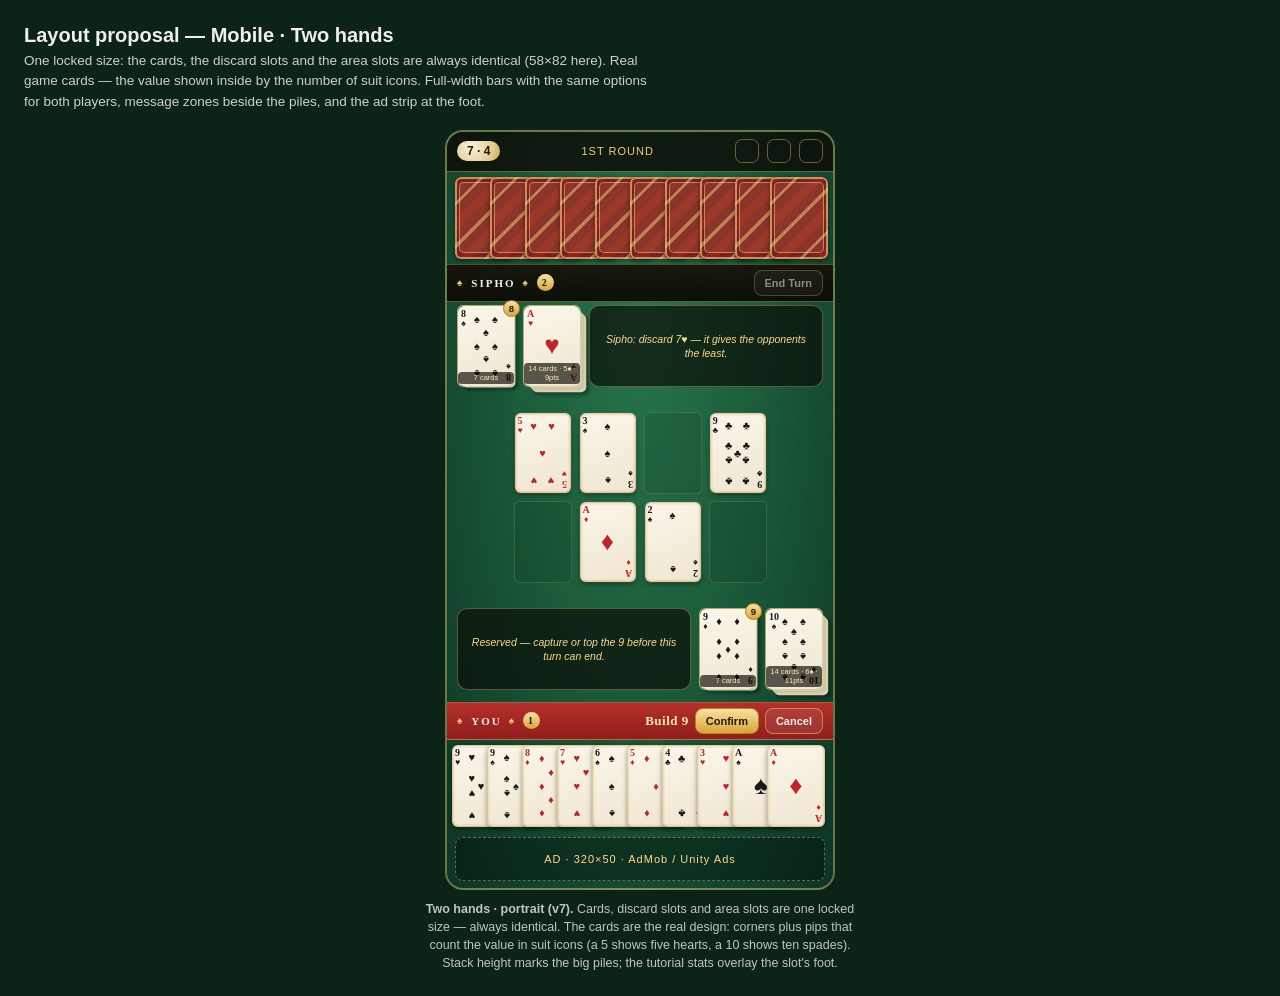
==== mockups.html @ 4547eac1 "Play build: engine v5.3 + two-hands portrait mockup" ====
<!DOCTYPE html>
<html lang="en">
<head>
<meta charset="utf-8">
<meta name="viewport" content="width=device-width, initial-scale=1">
<title>Layout proposal — Mobile · Two hands</title>
<style>
  :root {
    --felt: radial-gradient(ellipse at 50% 25%, #27754e 0%, #1b5c3b 45%, #0d3524 100%);
    --gold: #f0cc7a; --gold-dim: rgba(240,204,122,.4);
    --card-w: 58px; --card-h: 82px;   /* THE locked size: cards, discard slots, area slots */
  }
  * { box-sizing: border-box; margin: 0; padding: 0; }
  body { font-family: "Segoe UI", sans-serif; background: #0b2417; color: #f2efe6; padding: 24px; }
  h1 { font-size: 20px; margin-bottom: 4px; }
  p.lead { opacity: .85; font-size: 13.5px; margin-bottom: 18px; max-width: 640px; line-height: 1.5; }
  .shot { text-align: center; }
  .shot .cap { font-size: 12.5px; opacity: .8; margin: 10px auto 0; max-width: 430px; line-height: 1.45; }

  .frame { width: 390px; height: 760px; background: var(--felt); border: 2px solid var(--gold-dim);
    border-radius: 18px; overflow: hidden; display: flex; flex-direction: column; margin: 0 auto; }

  .z-top { display: flex; align-items: center; gap: 8px; background: rgba(12,10,6,.82);
    padding: 6px 10px; border-bottom: 1px solid var(--gold-dim); height: 40px; flex: 0 0 auto; }
  .coin { background: radial-gradient(circle at 35% 30%, #f9f3dd, #dfc98f 70%, #c9a44e); color: #241a05;
    font-weight: 800; font-size: 12px; border-radius: 999px; padding: 3px 10px; }
  .lbl { color: var(--gold); font-size: 11px; letter-spacing: 1px; text-transform: uppercase; flex: 1; }
  .ic { width: 24px; height: 24px; border-radius: 7px; border: 1px solid var(--gold-dim); }

  /* real game cards: twin corners, pips = the value in suit icons */
  .card { position: relative; width: var(--card-w); height: var(--card-h); border-radius: 6px; flex: 0 0 auto;
    background: linear-gradient(160deg, #faf6ea, #efe6cf);
    box-shadow: 0 2px 5px rgba(0,0,0,.4), inset 0 0 0 1px rgba(0,0,0,.1), inset 0 0 0 2.5px rgba(217,164,55,.22);
    font-family: Georgia, serif; }
  .red { color: #c2232a; } .blk { color: #16181d; }
  .cor { position: absolute; font-size: 10px; font-weight: 700; line-height: 1.05; text-align: center; }
  .cor small { display: block; font-size: 8.5px; }
  .cor.tl { top: 3px; left: 3px; }
  .cor.br { bottom: 3px; right: 3px; transform: rotate(180deg); }
  .pips { position: absolute; inset: 8% 18%; }
  .pip { position: absolute; transform: translate(-50%, -50%); font-size: 11px; line-height: 1; }
  .pip.flip { transform: translate(-50%, -50%) rotate(180deg); }
  .pip.ace { font-size: 26px; }
  .card.back { background: repeating-linear-gradient(135deg, #8f241f 0 9px, #7c1f1f 9px 18px, rgba(240,204,122,.5) 18px 21px, #7c1f1f 21px 30px), #7c1f1f;
    box-shadow: 0 2px 5px rgba(0,0,0,.45), inset 0 0 0 2px rgba(240,204,122,.65); }
  .card.back::after { content: ""; position: absolute; inset: 7%; border-radius: 5px;
    background: rgba(240,204,122,.12); border: 1.5px solid rgba(240,204,122,.55); }

  .fan { display: flex; padding: 5px 8px; flex: 0 0 auto; }
  .fan .card + .card { margin-left: -23px; }

  /* full-width player bars — identical options for both players */
  .bar { display: flex; align-items: center; gap: 8px; padding: 5px 10px; flex: 0 0 auto;
    background: linear-gradient(180deg, rgba(22,17,9,.92), rgba(10,8,4,.92));
    border-top: 1px solid rgba(240,204,122,.35); border-bottom: 1px solid rgba(240,204,122,.35); }
  .bar.active { background: linear-gradient(180deg, #b52f2a, #8f1f1c); }
  .bar .name { display: flex; align-items: center; gap: 7px; font-family: Georgia, serif;
    font-size: 11px; font-weight: 700; letter-spacing: 2px; text-transform: uppercase; }
  .tok { min-width: 17px; height: 17px; padding: 0 3px; display: inline-flex; align-items: center; justify-content: center;
    background: linear-gradient(180deg, #f6e2a2, #d9a437); color: #241a05; border-radius: 999px; font-size: 10px; font-weight: 800; }
  .bar .acts { margin-left: auto; display: flex; align-items: center; gap: 6px; }
  .ahead { font-family: Georgia, serif; font-size: 13px; font-weight: 700; color: #ffe9b3; letter-spacing: .5px; }
  .btn { font-size: 11px; font-weight: 700; padding: 6px 10px; border-radius: 8px; border: 1.5px solid #b8811f; cursor: default; }
  .btn.pri { background: linear-gradient(180deg, #f6e2a2, #d9a437); color: #241a05; }
  .btn.sec { background: rgba(255,255,255,.08); color: #f2efe6; border-color: rgba(240,204,122,.5); }
  .btn.dim { opacity: .55; }
  .emb { color: var(--gold); font-size: 10px; }

  /* area slots: EXACTLY card-sized — the lock */
  .areas { display: flex; gap: 8px; padding: 3px 10px; flex: 0 0 auto; align-items: flex-start; }
  .box { border: 1.5px dashed rgba(240,204,122,.3); border-radius: 6px; background: rgba(0,0,0,.16);
    width: var(--card-w); height: var(--card-h); position: relative; flex: 0 0 auto; }
  .box.has { border-style: solid; border-color: rgba(240,204,122,.75); background: rgba(0,0,0,.28); }
  .box .card { width: 100%; height: 100%; }
  .tag { position: absolute; left: 0; right: 0; bottom: 2px; z-index: 3; text-align: center;
    font-size: 7.5px; color: #ffe9b3; background: rgba(10,8,4,.66); border-radius: 4px;
    padding: 1px 0; line-height: 1.25; font-family: 'Segoe UI', sans-serif; pointer-events: none; }
  .badge { position: absolute; top: -6px; right: -6px; width: 17px; height: 17px; border-radius: 50%; z-index: 3;
    background: linear-gradient(180deg, #f6e2a2, #d9a437); color: #241a05; font-size: 9.5px; font-weight: 800;
    display: flex; align-items: center; justify-content: center; border: 1.5px solid #b8811f;
    font-family: 'Segoe UI', sans-serif; }
  /* stack height: honest proportions — a full 28-card pile is ~10px of edge */
  .stack.s14 { box-shadow: 2.4px 2.4px 0 -1px #d9cfae, 4.8px 4.8px 0 -1px #cfc4a0, 7.2px 7.2px 0 -1px #d9cfae, 9.6px 9.6px 3px rgba(0,0,0,.3); }
  .stack.s7  { box-shadow: 2.4px 2.4px 0 -1px #d9cfae, 4.8px 4.8px 2.5px rgba(0,0,0,.28); }
  .warn { flex: 1; display: flex; align-items: center; justify-content: center; min-height: var(--card-h);
    border: 1px solid rgba(240,204,122,.35); border-radius: 10px; background: rgba(10,8,4,.66);
    font-size: 10.5px; font-style: italic; color: #ffd98a; padding: 4px 8px; line-height: 1.35; }

  .z-table { flex: 1; display: flex; align-items: center; justify-content: center; padding: 4px; min-height: 0; }
  .grid { display: grid; grid-template-columns: repeat(4, var(--card-w)); gap: 7px; }
  .cell { width: var(--card-w); height: var(--card-h); border: 1.5px solid rgba(240,204,122,.16);
    border-radius: 6px; background: rgba(0,0,0,.09); }
  .cell .card { width: 100%; height: 100%; }

  .ad { flex: 0 0 auto; height: 44px; margin: 5px 8px 7px; border: 1px dashed rgba(240,204,122,.4);
    border-radius: 8px; background: rgba(0,0,0,.35); display: flex; align-items: center; justify-content: center;
    font-size: 11px; color: #ffd98a; letter-spacing: 1px; }
</style>
</head>
<body>
<h1>Layout proposal — Mobile · Two hands</h1>
<p class="lead">One locked size: the cards, the discard slots and the area slots are always
identical (58×82 here). Real game cards — the value shown inside by the number of suit icons.
Full-width bars with the same options for both players, message zones beside the piles, and the
ad strip at the foot.</p>

<div class="shot">
  <div class="frame">
    <div class="z-top"><span class="coin">7 · 4</span><span class="lbl">1st Round</span><span class="ic"></span><span class="ic"></span><span class="ic"></span></div>

    <!-- TOP PLAYER -->
    <div class="fan" style="justify-content:flex-start;">
      <div class="card back"></div><div class="card back"></div><div class="card back"></div><div class="card back"></div><div class="card back"></div>
      <div class="card back"></div><div class="card back"></div><div class="card back"></div><div class="card back"></div><div class="card back"></div>
    </div>
    <div class="bar">
      <div class="name"><span class="emb">♠</span> SIPHO <span class="emb">♠</span> <span class="tok">2</span></div>
      <div class="acts"><span class="btn sec dim">End Turn</span></div>
    </div>
    <div class="areas">
      <div class="box has">
        <div class="card blk stack s7" data-id="8S"><span class="badge">8</span></div>
        <div class="tag">7 cards</div>
      </div>
      <div class="box has">
        <div class="card red stack s14" data-id="AH"></div>
        <div class="tag">14 cards · 5♠ · 9pts</div>
      </div>
      <div class="warn">Sipho: discard 7♥ — it gives the opponents the least.</div>
    </div>

    <!-- GRID 4×2 -->
    <div class="z-table">
      <div class="grid">
        <div class="cell"><div class="card red" data-id="5H"></div></div>
        <div class="cell"><div class="card blk" data-id="3S"></div></div>
        <div class="cell"></div>
        <div class="cell"><div class="card blk" data-id="9C"></div></div>
        <div class="cell"></div>
        <div class="cell"><div class="card red" data-id="AD"></div></div>
        <div class="cell"><div class="card blk" data-id="2S"></div></div>
        <div class="cell"></div>
      </div>
    </div>

    <!-- BOTTOM PLAYER -->
    <div class="areas" style="padding: 3px 10px 12px;">
      <div class="warn">Reserved — capture or top the 9 before this turn can end.</div>
      <div class="box has">
        <div class="card blk stack s7" data-id="9D"><span class="badge">9</span></div>
        <div class="tag">7 cards</div>
      </div>
      <div class="box has">
        <div class="card blk stack s14" data-id="10S"></div>
        <div class="tag">14 cards · 6♠ · 11pts</div>
      </div>
    </div>
    <div class="bar active">
      <div class="name"><span class="emb">♠</span> YOU <span class="emb">♠</span> <span class="tok">1</span></div>
      <div class="acts">
        <span class="ahead">Build 9</span>
        <span class="btn pri">Confirm</span>
        <span class="btn sec">Cancel</span>
      </div>
    </div>
    <div class="fan" style="justify-content:flex-end;">
      <div class="card blk" data-id="9H"></div>
      <div class="card blk" data-id="9S"></div>
      <div class="card red" data-id="8D"></div>
      <div class="card red" data-id="7H"></div>
      <div class="card blk" data-id="6S"></div>
      <div class="card red" data-id="5D"></div>
      <div class="card blk" data-id="4C"></div>
      <div class="card red" data-id="3H"></div>
      <div class="card blk" data-id="AS"></div>
      <div class="card red" data-id="AD"></div>
    </div>

    <div class="ad">AD · 320×50 · AdMob / Unity Ads</div>
  </div>
  <div class="cap"><b>Two hands · portrait (v7).</b> Cards, discard slots and area slots are one
  locked size — always identical. The cards are the real design: corners plus pips that count the
  value in suit icons (a 5 shows five hearts, a 10 shows ten spades). Stack height marks the big
  piles; the tutorial stats overlay the slot's foot.</div>
</div>

<script>
/* the game's own pip table — the mockup renders exactly what the game renders */
const PIP_LAYOUT = {
  1:  [[.5, .5]],
  2:  [[.5, .1], [.5, .9]],
  3:  [[.5, .1], [.5, .5], [.5, .9]],
  4:  [[.25, .1], [.75, .1], [.25, .9], [.75, .9]],
  5:  [[.25, .1], [.75, .1], [.5, .5], [.25, .9], [.75, .9]],
  6:  [[.25, .1], [.75, .1], [.25, .5], [.75, .5], [.25, .9], [.75, .9]],
  7:  [[.25, .1], [.75, .1], [.5, .3], [.25, .5], [.75, .5], [.25, .9], [.75, .9]],
  8:  [[.25, .1], [.75, .1], [.5, .3], [.25, .5], [.75, .5], [.5, .7], [.25, .9], [.75, .9]],
  9:  [[.25, .08], [.75, .08], [.25, .39], [.75, .39], [.5, .5], [.25, .61], [.75, .61], [.25, .92], [.75, .92]],
  10: [[.25, .08], [.75, .08], [.5, .23], [.25, .39], [.75, .39], [.25, .61], [.75, .61], [.5, .77], [.25, .92], [.75, .92]]
};
const SUIT = { S: '♠', H: '♥', D: '♦', C: '♣' };
const RANK = { 1: 'A', 2: '2', 3: '3', 4: '4', 5: '5', 6: '6', 7: '7', 8: '8', 9: '9', 10: '10' };
document.querySelectorAll('.card[data-id]').forEach((el) => {
  const id = el.dataset.id;
  const suit = id.slice(-1);
  const rr = id.slice(0, -1);
  const rank = rr === 'A' ? 1 : parseInt(rr, 10);
  const g = SUIT[suit];
  const corner = '<span class="cor tl">' + RANK[rank] + '<small>' + g + '</small></span>' +
                 '<span class="cor br">' + RANK[rank] + '<small>' + g + '</small></span>';
  const pips = PIP_LAYOUT[rank].map(([x, y]) =>
    '<span class="pip' + (y > 0.55 ? ' flip' : '') + (rank === 1 ? ' ace' : '') +
    '" style="left:' + x * 100 + '%;top:' + y * 100 + '%">' + g + '</span>').join('');
  el.insertAdjacentHTML('beforeend', corner + '<span class="pips">' + pips + '</span>');
});
</script>
</body>
</html>
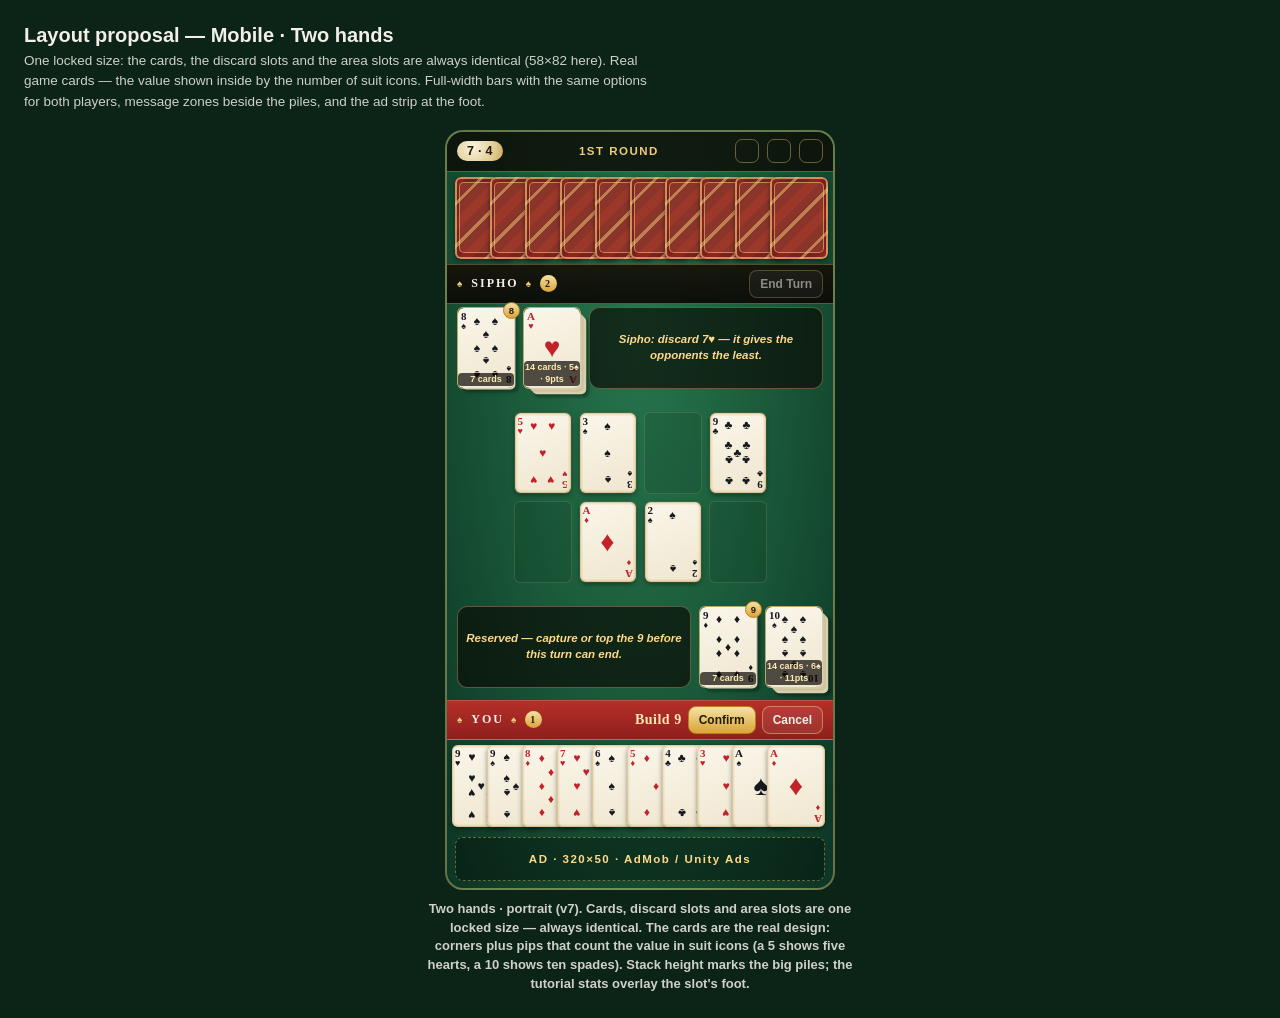
==== commit d7bacb7a: "Mockup v9: uniform bold typography" ====
--- a/mockups.html
+++ b/mockups.html
@@ -15,7 +15,7 @@
   h1 { font-size: 20px; margin-bottom: 4px; }
   p.lead { opacity: .85; font-size: 13.5px; margin-bottom: 18px; max-width: 640px; line-height: 1.5; }
   .shot { text-align: center; }
-  .shot .cap { font-size: 12.5px; opacity: .8; margin: 10px auto 0; max-width: 430px; line-height: 1.45; }
+  .shot .cap { font-size: 13px; font-weight: 600; opacity: .85; margin: 10px auto 0; max-width: 430px; line-height: 1.45; }
 
   .frame { width: 390px; height: 760px; background: var(--felt); border: 2px solid var(--gold-dim);
     border-radius: 18px; overflow: hidden; display: flex; flex-direction: column; margin: 0 auto; }
@@ -23,8 +23,8 @@
   .z-top { display: flex; align-items: center; gap: 8px; background: rgba(12,10,6,.82);
     padding: 6px 10px; border-bottom: 1px solid var(--gold-dim); height: 40px; flex: 0 0 auto; }
   .coin { background: radial-gradient(circle at 35% 30%, #f9f3dd, #dfc98f 70%, #c9a44e); color: #241a05;
-    font-weight: 800; font-size: 12px; border-radius: 999px; padding: 3px 10px; }
-  .lbl { color: var(--gold); font-size: 11px; letter-spacing: 1px; text-transform: uppercase; flex: 1; }
+    font-weight: 800; font-size: 12.5px; letter-spacing: .3px; border-radius: 999px; padding: 3px 10px; }
+  .lbl { color: var(--gold); font-size: 11.5px; font-weight: 700; letter-spacing: 1.5px; text-transform: uppercase; flex: 1; }
   .ic { width: 24px; height: 24px; border-radius: 7px; border: 1px solid var(--gold-dim); }
 
   /* real game cards: twin corners, pips = the value in suit icons */
@@ -33,14 +33,14 @@
     box-shadow: 0 2px 5px rgba(0,0,0,.4), inset 0 0 0 1px rgba(0,0,0,.1), inset 0 0 0 2.5px rgba(217,164,55,.22);
     font-family: Georgia, serif; }
   .red { color: #c2232a; } .blk { color: #16181d; }
-  .cor { position: absolute; font-size: 10px; font-weight: 700; line-height: 1.05; text-align: center; }
-  .cor small { display: block; font-size: 8.5px; }
+  .cor { position: absolute; font-size: 11px; font-weight: 800; line-height: 1.05; text-align: center; }
+  .cor small { display: block; font-size: 9px; font-weight: 700; }
   .cor.tl { top: 3px; left: 3px; }
   .cor.br { bottom: 3px; right: 3px; transform: rotate(180deg); }
   .pips { position: absolute; inset: 8% 18%; }
-  .pip { position: absolute; transform: translate(-50%, -50%); font-size: 11px; line-height: 1; }
+  .pip { position: absolute; transform: translate(-50%, -50%); font-size: 12px; font-weight: 700; line-height: 1; }
   .pip.flip { transform: translate(-50%, -50%) rotate(180deg); }
-  .pip.ace { font-size: 26px; }
+  .pip.ace { font-size: 28px; }
   .card.back { background: repeating-linear-gradient(135deg, #8f241f 0 9px, #7c1f1f 9px 18px, rgba(240,204,122,.5) 18px 21px, #7c1f1f 21px 30px), #7c1f1f;
     box-shadow: 0 2px 5px rgba(0,0,0,.45), inset 0 0 0 2px rgba(240,204,122,.65); }
   .card.back::after { content: ""; position: absolute; inset: 7%; border-radius: 5px;
@@ -55,12 +55,12 @@
     border-top: 1px solid rgba(240,204,122,.35); border-bottom: 1px solid rgba(240,204,122,.35); }
   .bar.active { background: linear-gradient(180deg, #b52f2a, #8f1f1c); }
   .bar .name { display: flex; align-items: center; gap: 7px; font-family: Georgia, serif;
-    font-size: 11px; font-weight: 700; letter-spacing: 2px; text-transform: uppercase; }
+    font-size: 12px; font-weight: 800; letter-spacing: 2px; text-transform: uppercase; }
   .tok { min-width: 17px; height: 17px; padding: 0 3px; display: inline-flex; align-items: center; justify-content: center;
     background: linear-gradient(180deg, #f6e2a2, #d9a437); color: #241a05; border-radius: 999px; font-size: 10px; font-weight: 800; }
   .bar .acts { margin-left: auto; display: flex; align-items: center; gap: 6px; }
-  .ahead { font-family: Georgia, serif; font-size: 13px; font-weight: 700; color: #ffe9b3; letter-spacing: .5px; }
-  .btn { font-size: 11px; font-weight: 700; padding: 6px 10px; border-radius: 8px; border: 1.5px solid #b8811f; cursor: default; }
+  .ahead { font-family: Georgia, serif; font-size: 14px; font-weight: 800; color: #ffe9b3; letter-spacing: .5px; }
+  .btn { font-size: 12px; font-weight: 800; padding: 6px 10px; border-radius: 8px; border: 1.5px solid #b8811f; cursor: default; }
   .btn.pri { background: linear-gradient(180deg, #f6e2a2, #d9a437); color: #241a05; }
   .btn.sec { background: rgba(255,255,255,.08); color: #f2efe6; border-color: rgba(240,204,122,.5); }
   .btn.dim { opacity: .55; }
@@ -73,7 +73,7 @@
   .box.has { border-style: solid; border-color: rgba(240,204,122,.75); background: rgba(0,0,0,.28); }
   .box .card { width: 100%; height: 100%; }
   .tag { position: absolute; left: 0; right: 0; bottom: 2px; z-index: 3; text-align: center;
-    font-size: 7.5px; color: #ffe9b3; background: rgba(10,8,4,.66); border-radius: 4px;
+    font-size: 9px; font-weight: 600; color: #ffe9b3; background: rgba(10,8,4,.7); border-radius: 4px;
     padding: 1px 0; line-height: 1.25; font-family: 'Segoe UI', sans-serif; pointer-events: none; }
   .badge { position: absolute; top: -6px; right: -6px; width: 17px; height: 17px; border-radius: 50%; z-index: 3;
     background: linear-gradient(180deg, #f6e2a2, #d9a437); color: #241a05; font-size: 9.5px; font-weight: 800;
@@ -84,7 +84,7 @@
   .stack.s7  { box-shadow: 2.4px 2.4px 0 -1px #d9cfae, 4.8px 4.8px 2.5px rgba(0,0,0,.28); }
   .warn { flex: 1; display: flex; align-items: center; justify-content: center; min-height: var(--card-h);
     border: 1px solid rgba(240,204,122,.35); border-radius: 10px; background: rgba(10,8,4,.66);
-    font-size: 10.5px; font-style: italic; color: #ffd98a; padding: 4px 8px; line-height: 1.35; }
+    font-size: 11.5px; font-weight: 600; font-style: italic; color: #ffd98a; padding: 4px 8px; line-height: 1.35; }
 
   .z-table { flex: 1; display: flex; align-items: center; justify-content: center; padding: 4px; min-height: 0; }
   .grid { display: grid; grid-template-columns: repeat(4, var(--card-w)); gap: 7px; }
@@ -94,7 +94,7 @@
 
   .ad { flex: 0 0 auto; height: 44px; margin: 5px 8px 7px; border: 1px dashed rgba(240,204,122,.4);
     border-radius: 8px; background: rgba(0,0,0,.35); display: flex; align-items: center; justify-content: center;
-    font-size: 11px; color: #ffd98a; letter-spacing: 1px; }
+    font-size: 11.5px; font-weight: 700; letter-spacing: 1.5px; color: #ffd98a; }
 </style>
 </head>
 <body>
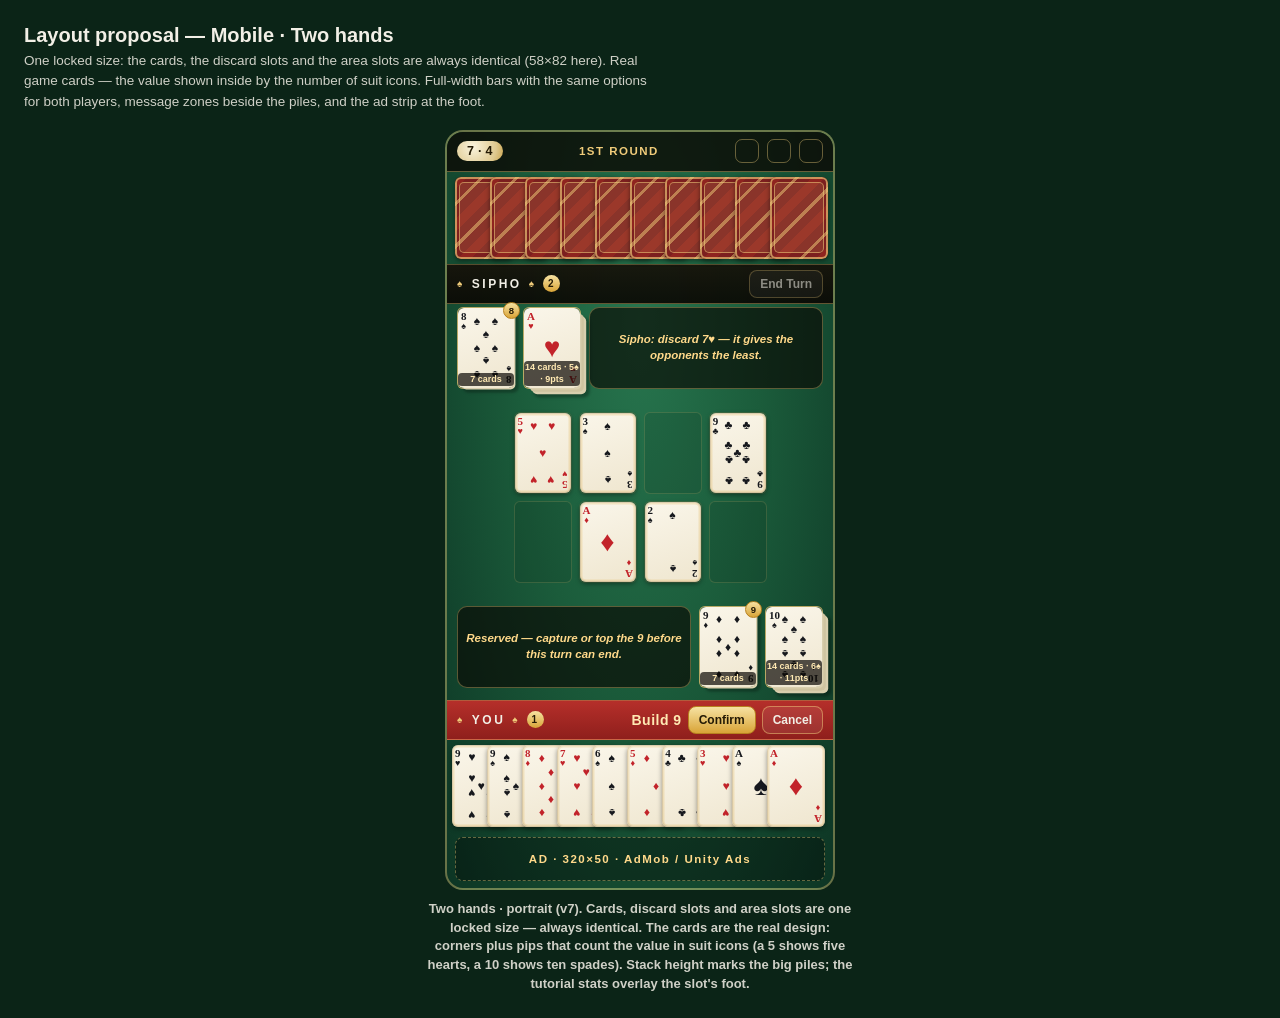
==== commit 1fdd0b10: "Mockup v10: banners on the UI font" ====
--- a/mockups.html
+++ b/mockups.html
@@ -54,12 +54,12 @@
     background: linear-gradient(180deg, rgba(22,17,9,.92), rgba(10,8,4,.92));
     border-top: 1px solid rgba(240,204,122,.35); border-bottom: 1px solid rgba(240,204,122,.35); }
   .bar.active { background: linear-gradient(180deg, #b52f2a, #8f1f1c); }
-  .bar .name { display: flex; align-items: center; gap: 7px; font-family: Georgia, serif;
-    font-size: 12px; font-weight: 800; letter-spacing: 2px; text-transform: uppercase; }
+  .bar .name { display: flex; align-items: center; gap: 7px; font-family: 'Segoe UI', sans-serif;
+    font-size: 12px; font-weight: 800; letter-spacing: 2.5px; text-transform: uppercase; }
   .tok { min-width: 17px; height: 17px; padding: 0 3px; display: inline-flex; align-items: center; justify-content: center;
     background: linear-gradient(180deg, #f6e2a2, #d9a437); color: #241a05; border-radius: 999px; font-size: 10px; font-weight: 800; }
   .bar .acts { margin-left: auto; display: flex; align-items: center; gap: 6px; }
-  .ahead { font-family: Georgia, serif; font-size: 14px; font-weight: 800; color: #ffe9b3; letter-spacing: .5px; }
+  .ahead { font-family: 'Segoe UI', sans-serif; font-size: 14px; font-weight: 800; color: #ffe9b3; letter-spacing: .5px; }
   .btn { font-size: 12px; font-weight: 800; padding: 6px 10px; border-radius: 8px; border: 1.5px solid #b8811f; cursor: default; }
   .btn.pri { background: linear-gradient(180deg, #f6e2a2, #d9a437); color: #241a05; }
   .btn.sec { background: rgba(255,255,255,.08); color: #f2efe6; border-color: rgba(240,204,122,.5); }
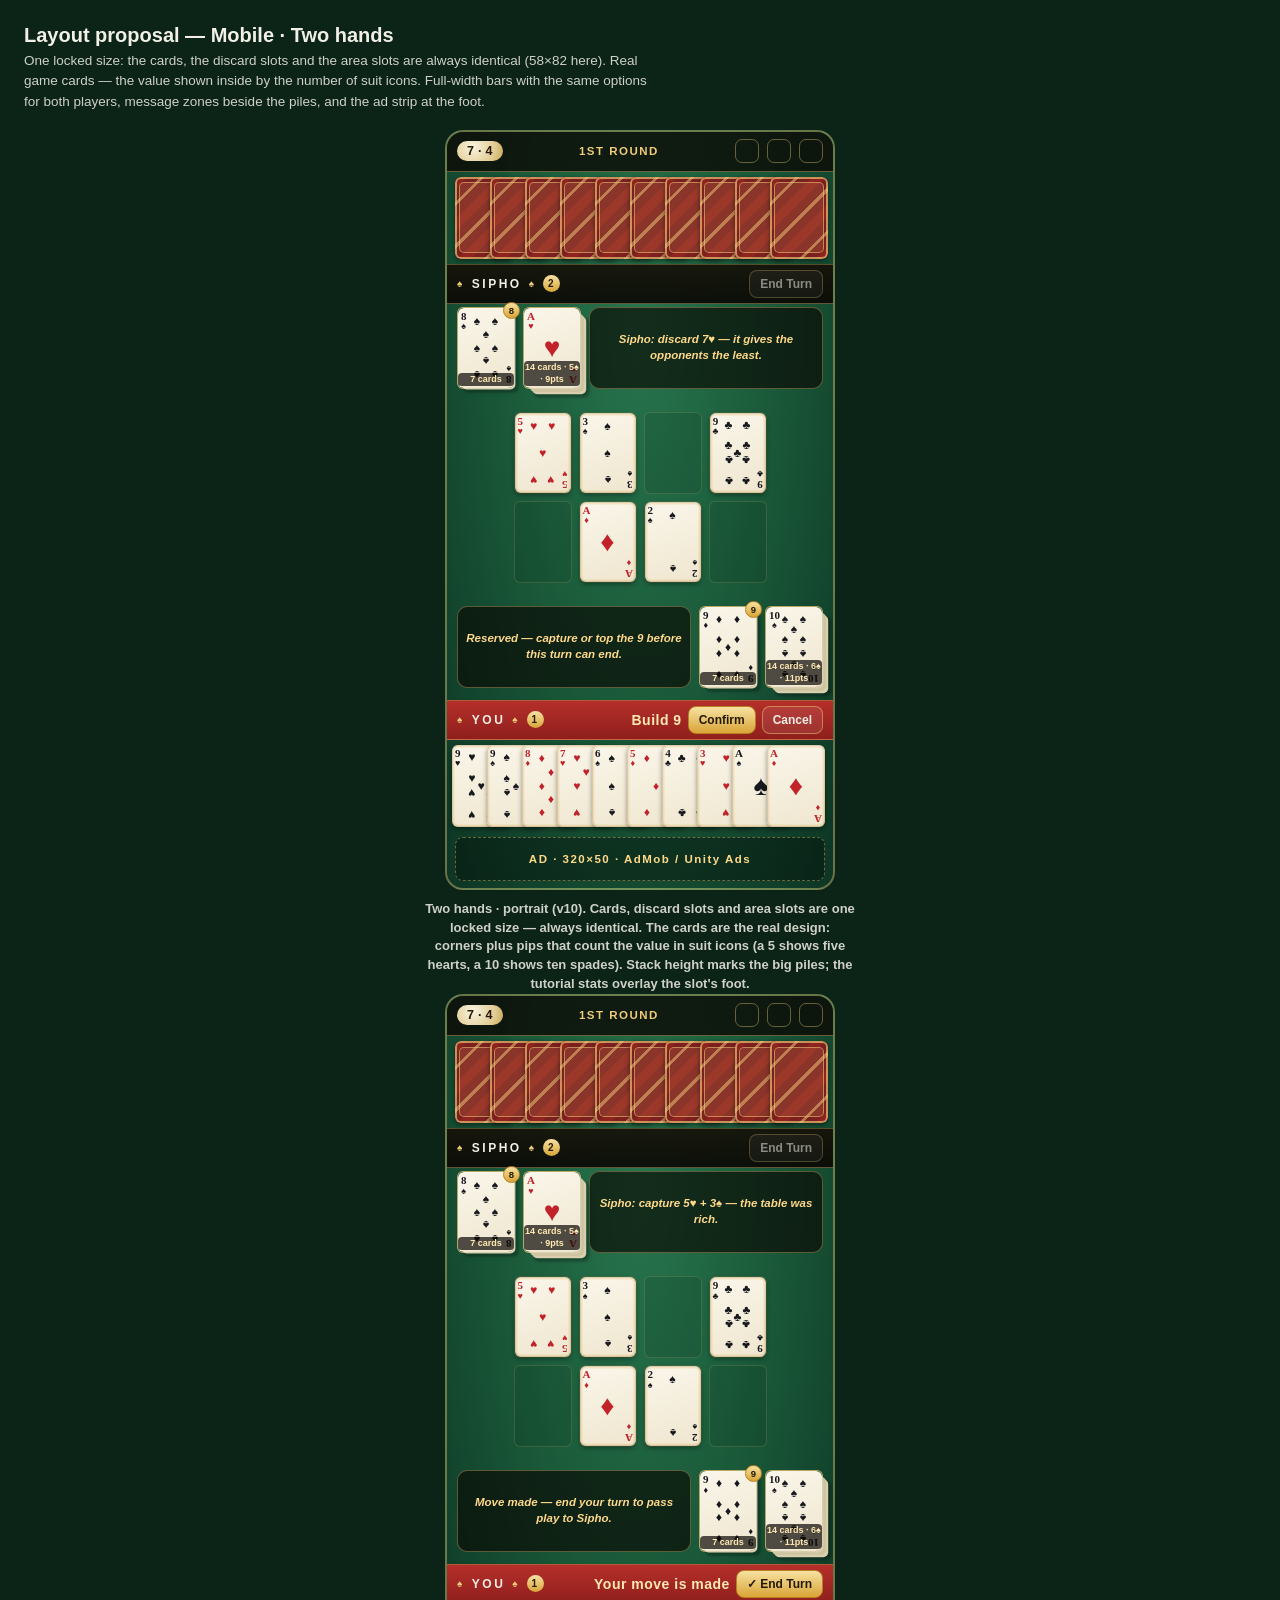
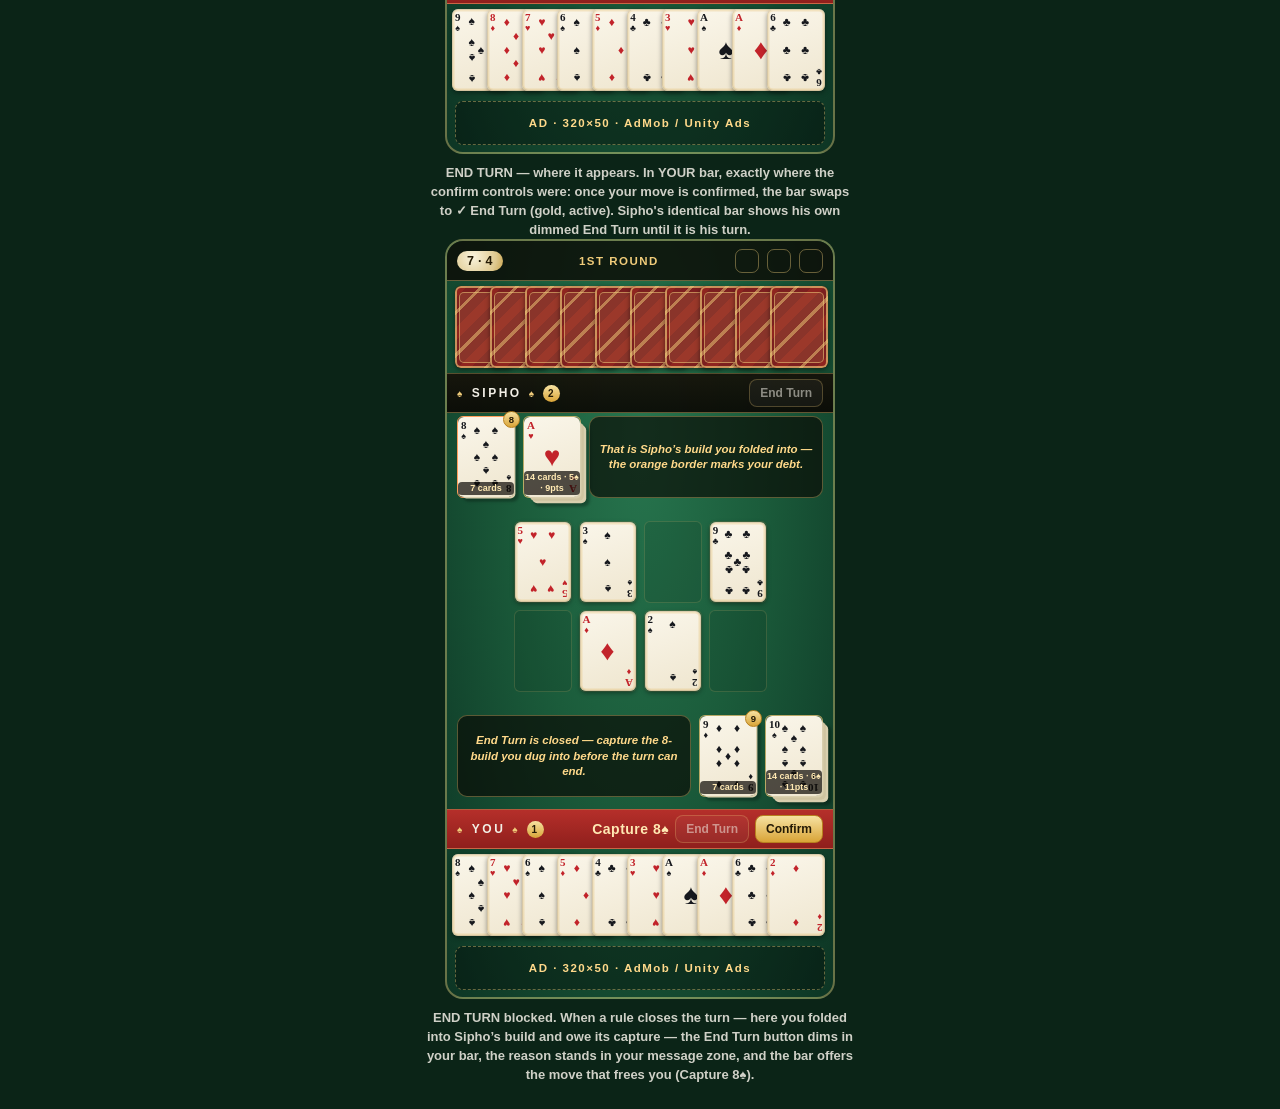
==== commit ceb126f3: "Mockup v11: End Turn states shown" ====
--- a/mockups.html
+++ b/mockups.html
@@ -178,10 +178,161 @@
 
     <div class="ad">AD · 320×50 · AdMob / Unity Ads</div>
   </div>
-  <div class="cap"><b>Two hands · portrait (v7).</b> Cards, discard slots and area slots are one
+  <div class="cap"><b>Two hands · portrait (v10).</b> Cards, discard slots and area slots are one
   locked size — always identical. The cards are the real design: corners plus pips that count the
   value in suit icons (a 5 shows five hearts, a 10 shows ten spades). Stack height marks the big
   piles; the tutorial stats overlay the slot's foot.</div>
+</div>
+
+<div class="shot">
+  <div class="frame">
+    <div class="z-top"><span class="coin">7 · 4</span><span class="lbl">1st Round</span><span class="ic"></span><span class="ic"></span><span class="ic"></span></div>
+
+    <div class="fan" style="justify-content:flex-start;">
+      <div class="card back"></div><div class="card back"></div><div class="card back"></div><div class="card back"></div><div class="card back"></div>
+      <div class="card back"></div><div class="card back"></div><div class="card back"></div><div class="card back"></div><div class="card back"></div>
+    </div>
+    <div class="bar">
+      <div class="name"><span class="emb">♠</span> SIPHO <span class="emb">♠</span> <span class="tok">2</span></div>
+      <div class="acts"><span class="btn sec dim">End Turn</span></div>
+    </div>
+    <div class="areas">
+      <div class="box has">
+        <div class="card blk stack s7" data-id="8S"><span class="badge">8</span></div>
+        <div class="tag">7 cards</div>
+      </div>
+      <div class="box has">
+        <div class="card red stack s14" data-id="AH"></div>
+        <div class="tag">14 cards · 5♠ · 9pts</div>
+      </div>
+      <div class="warn">Sipho: capture 5♥ + 3♠ — the table was rich.</div>
+    </div>
+
+    <div class="z-table">
+      <div class="grid">
+        <div class="cell"><div class="card red" data-id="5H"></div></div>
+        <div class="cell"><div class="card blk" data-id="3S"></div></div>
+        <div class="cell"></div>
+        <div class="cell"><div class="card blk" data-id="9C"></div></div>
+        <div class="cell"></div>
+        <div class="cell"><div class="card red" data-id="AD"></div></div>
+        <div class="cell"><div class="card blk" data-id="2S"></div></div>
+        <div class="cell"></div>
+      </div>
+    </div>
+
+    <div class="areas" style="padding: 3px 10px 12px;">
+      <div class="warn">Move made — end your turn to pass play to Sipho.</div>
+      <div class="box has">
+        <div class="card blk stack s7" data-id="9D"><span class="badge">9</span></div>
+        <div class="tag">7 cards</div>
+      </div>
+      <div class="box has">
+        <div class="card blk stack s14" data-id="10S"></div>
+        <div class="tag">14 cards · 6♠ · 11pts</div>
+      </div>
+    </div>
+    <div class="bar active">
+      <div class="name"><span class="emb">♠</span> YOU <span class="emb">♠</span> <span class="tok">1</span></div>
+      <div class="acts">
+        <span class="ahead">Your move is made</span>
+        <span class="btn pri">✓ End Turn</span>
+      </div>
+    </div>
+    <div class="fan" style="justify-content:flex-end;">
+      <div class="card blk" data-id="9S"></div>
+      <div class="card red" data-id="8D"></div>
+      <div class="card red" data-id="7H"></div>
+      <div class="card blk" data-id="6S"></div>
+      <div class="card red" data-id="5D"></div>
+      <div class="card blk" data-id="4C"></div>
+      <div class="card red" data-id="3H"></div>
+      <div class="card blk" data-id="AS"></div>
+      <div class="card red" data-id="AD"></div>
+      <div class="card blk" data-id="6C"></div>
+    </div>
+
+    <div class="ad">AD · 320×50 · AdMob / Unity Ads</div>
+  </div>
+  <div class="cap"><b>END TURN — where it appears.</b> In YOUR bar, exactly where the confirm
+  controls were: once your move is confirmed, the bar swaps to <b>✓ End Turn</b> (gold, active).
+  Sipho's identical bar shows his own dimmed End Turn until it is his turn.</div>
+</div>
+
+<div class="shot">
+  <div class="frame">
+    <div class="z-top"><span class="coin">7 · 4</span><span class="lbl">1st Round</span><span class="ic"></span><span class="ic"></span><span class="ic"></span></div>
+
+    <div class="fan" style="justify-content:flex-start;">
+      <div class="card back"></div><div class="card back"></div><div class="card back"></div><div class="card back"></div><div class="card back"></div>
+      <div class="card back"></div><div class="card back"></div><div class="card back"></div><div class="card back"></div><div class="card back"></div>
+    </div>
+    <div class="bar">
+      <div class="name"><span class="emb">♠</span> SIPHO <span class="emb">♠</span> <span class="tok">2</span></div>
+      <div class="acts"><span class="btn sec dim">End Turn</span></div>
+    </div>
+    <div class="areas">
+      <div class="box has" style="border-color:#ff9d5c;">
+        <div class="card blk stack s7" data-id="8S"><span class="badge">8</span></div>
+        <div class="tag">7 cards</div>
+      </div>
+      <div class="box has">
+        <div class="card red stack s14" data-id="AH"></div>
+        <div class="tag">14 cards · 5♠ · 9pts</div>
+      </div>
+      <div class="warn">That is Sipho&rsquo;s build you folded into — the orange border marks your debt.</div>
+    </div>
+
+    <div class="z-table">
+      <div class="grid">
+        <div class="cell"><div class="card red" data-id="5H"></div></div>
+        <div class="cell"><div class="card blk" data-id="3S"></div></div>
+        <div class="cell"></div>
+        <div class="cell"><div class="card blk" data-id="9C"></div></div>
+        <div class="cell"></div>
+        <div class="cell"><div class="card red" data-id="AD"></div></div>
+        <div class="cell"><div class="card blk" data-id="2S"></div></div>
+        <div class="cell"></div>
+      </div>
+    </div>
+
+    <div class="areas" style="padding: 3px 10px 12px;">
+      <div class="warn">End Turn is closed — capture the 8-build you dug into before the turn can end.</div>
+      <div class="box has">
+        <div class="card blk stack s7" data-id="9D"><span class="badge">9</span></div>
+        <div class="tag">7 cards</div>
+      </div>
+      <div class="box has">
+        <div class="card blk stack s14" data-id="10S"></div>
+        <div class="tag">14 cards · 6♠ · 11pts</div>
+      </div>
+    </div>
+    <div class="bar active">
+      <div class="name"><span class="emb">♠</span> YOU <span class="emb">♠</span> <span class="tok">1</span></div>
+      <div class="acts">
+        <span class="ahead">Capture 8♠</span>
+        <span class="btn sec dim">End Turn</span>
+        <span class="btn pri">Confirm</span>
+      </div>
+    </div>
+    <div class="fan" style="justify-content:flex-end;">
+      <div class="card blk" data-id="8S"></div>
+      <div class="card red" data-id="7H"></div>
+      <div class="card blk" data-id="6S"></div>
+      <div class="card red" data-id="5D"></div>
+      <div class="card blk" data-id="4C"></div>
+      <div class="card red" data-id="3H"></div>
+      <div class="card blk" data-id="AS"></div>
+      <div class="card red" data-id="AD"></div>
+      <div class="card blk" data-id="6C"></div>
+      <div class="card red" data-id="2D"></div>
+    </div>
+
+    <div class="ad">AD · 320×50 · AdMob / Unity Ads</div>
+  </div>
+  <div class="cap"><b>END TURN blocked.</b> When a rule closes the turn — here you folded into
+  Sipho&rsquo;s build and owe its capture — the End Turn button dims in your bar, the reason stands
+  in your message zone, and the bar offers the move that frees you (<b>Capture 8♠</b>).</div>
 </div>
 
 <script>
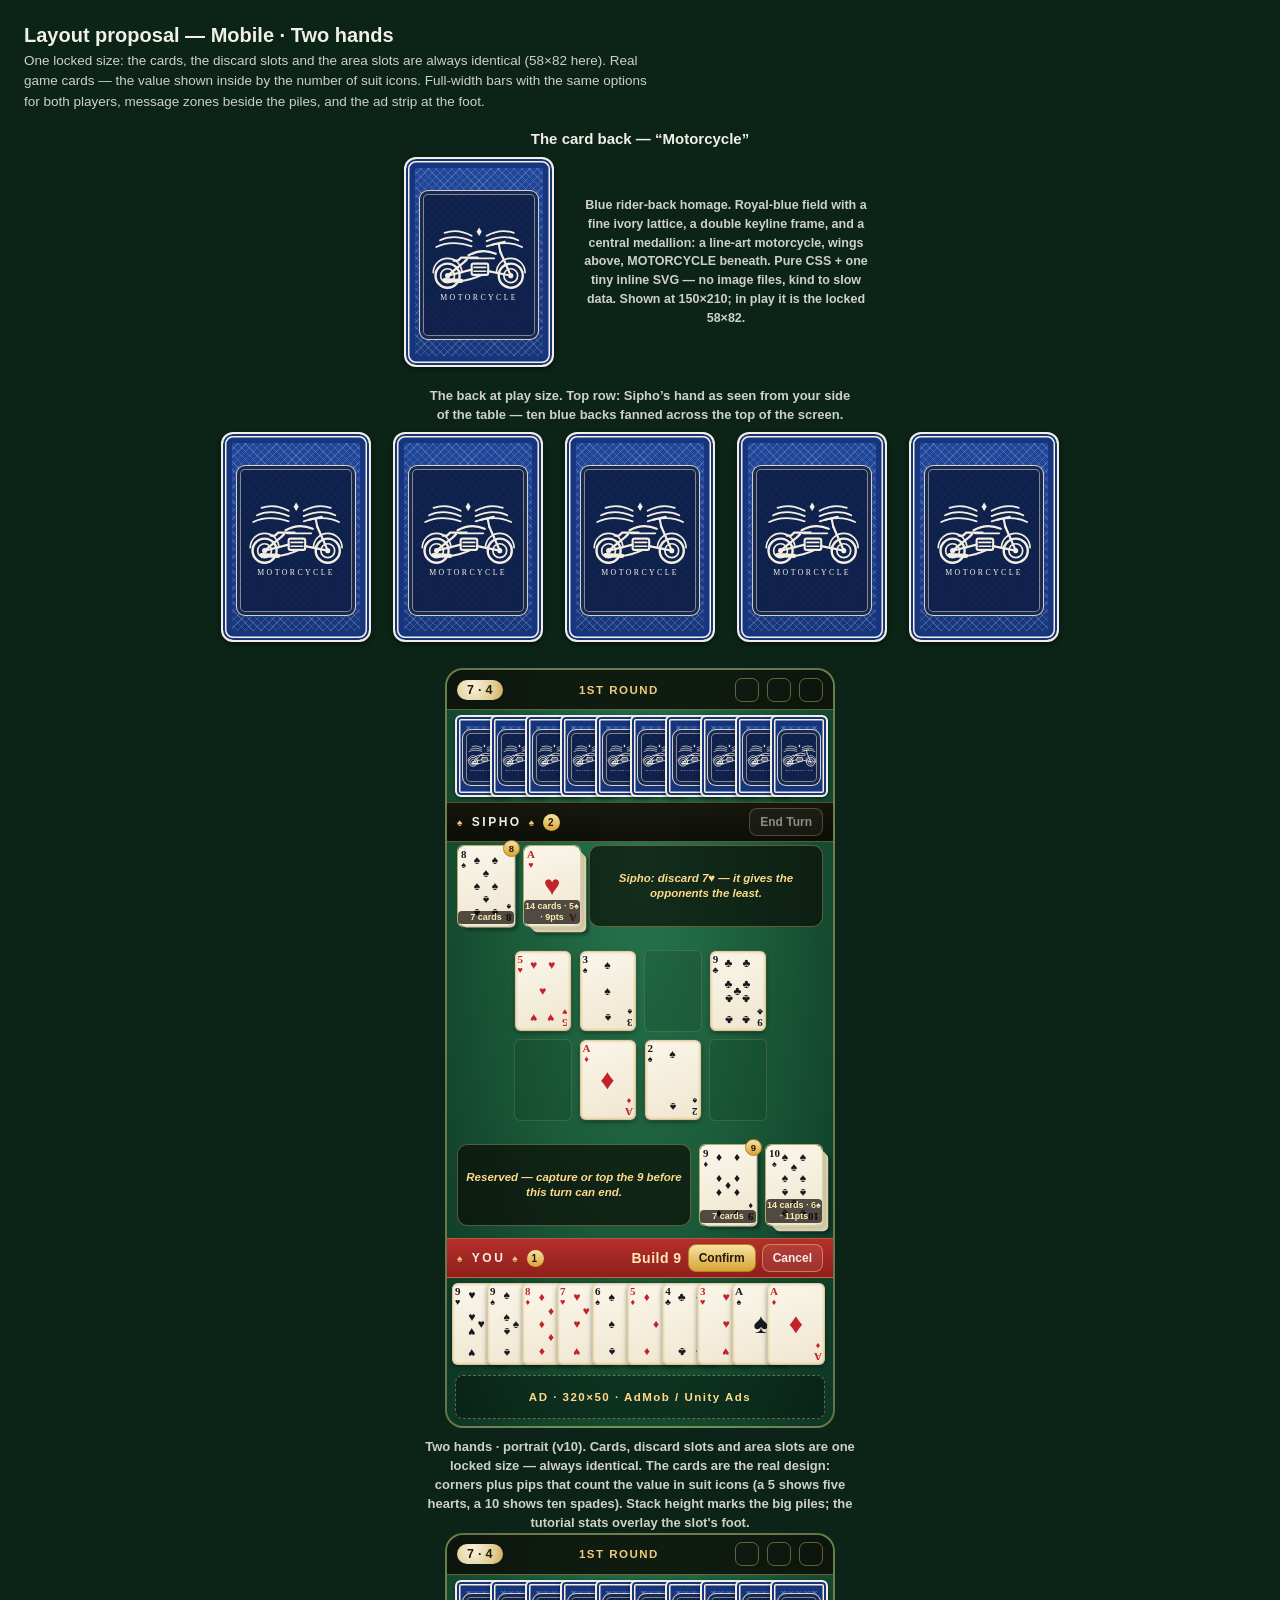
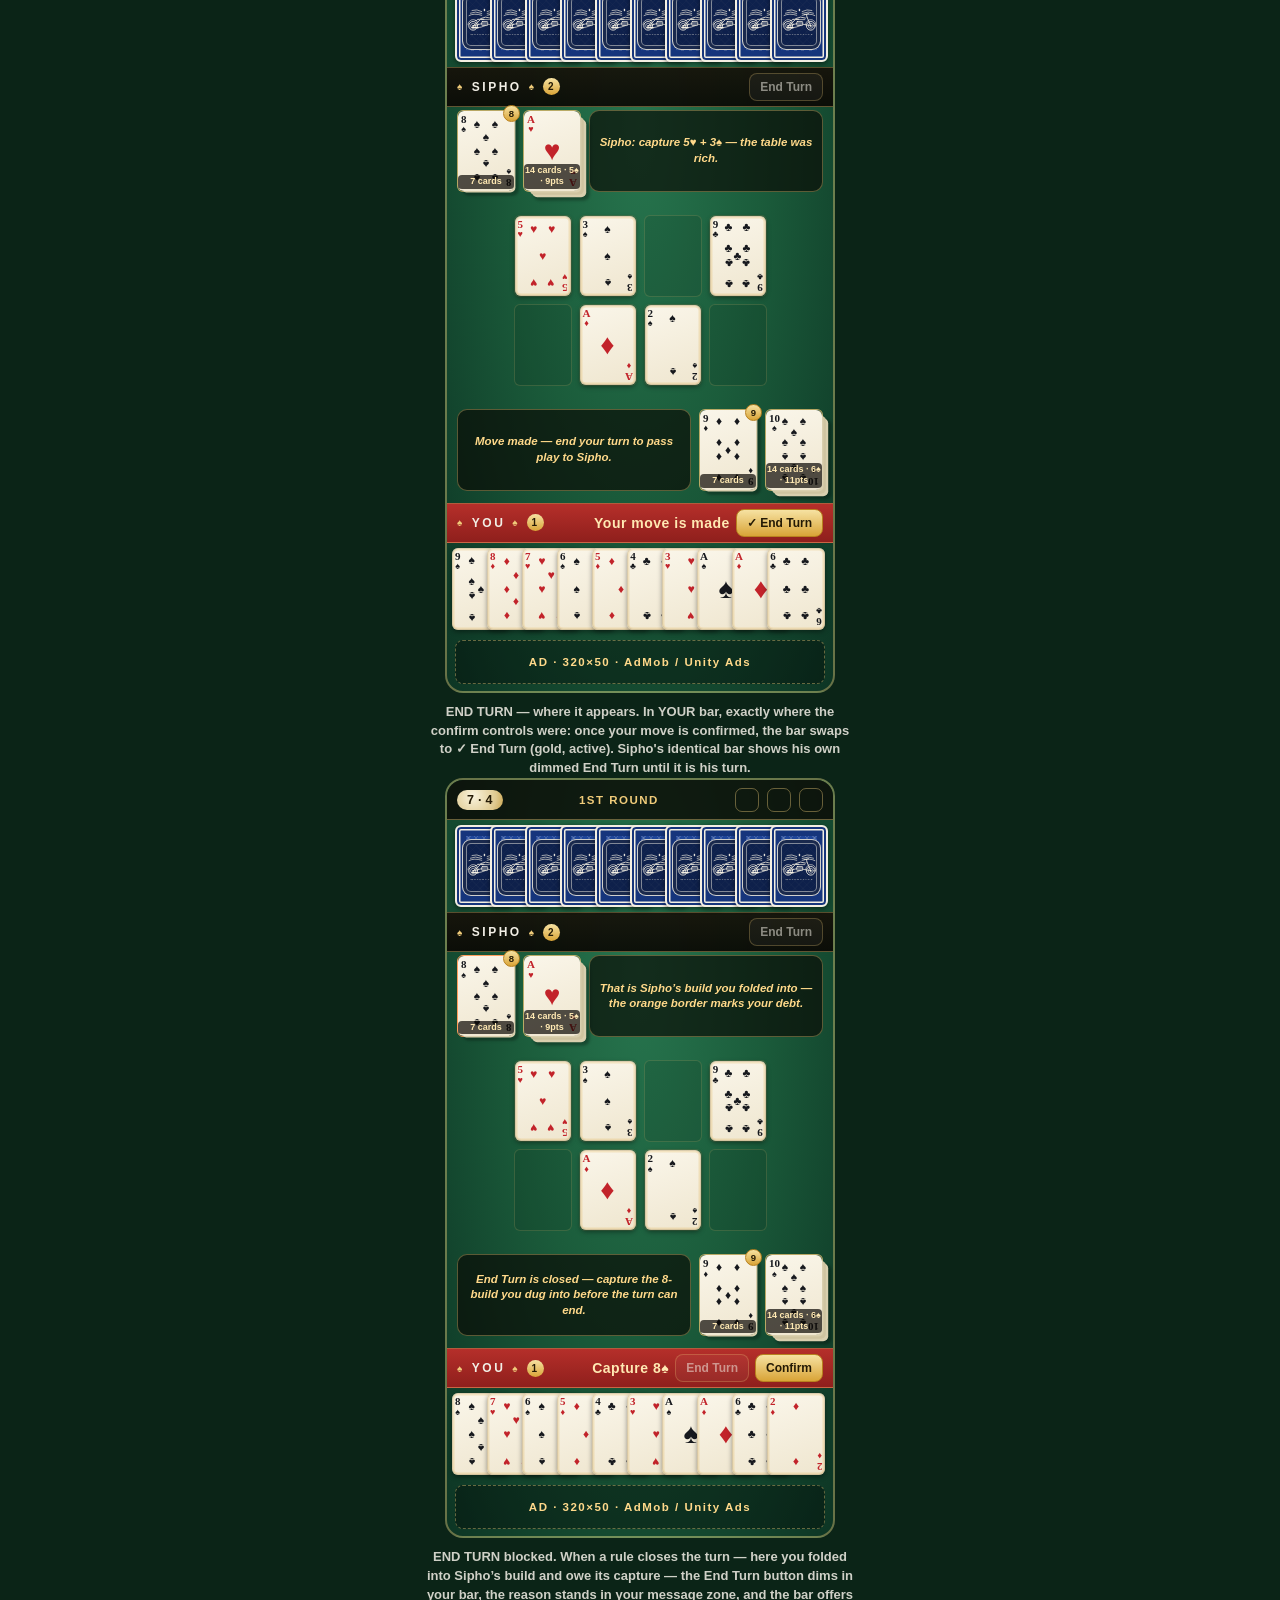
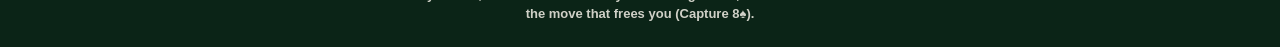
==== commit 27b73cc2: "mockups v12: blue Motorcycle card back" ====
--- a/mockups.html
+++ b/mockups.html
@@ -41,10 +41,29 @@
   .pip { position: absolute; transform: translate(-50%, -50%); font-size: 12px; font-weight: 700; line-height: 1; }
   .pip.flip { transform: translate(-50%, -50%) rotate(180deg); }
   .pip.ace { font-size: 28px; }
-  .card.back { background: repeating-linear-gradient(135deg, #8f241f 0 9px, #7c1f1f 9px 18px, rgba(240,204,122,.5) 18px 21px, #7c1f1f 21px 30px), #7c1f1f;
-    box-shadow: 0 2px 5px rgba(0,0,0,.45), inset 0 0 0 2px rgba(240,204,122,.65); }
-  .card.back::after { content: ""; position: absolute; inset: 7%; border-radius: 5px;
-    background: rgba(240,204,122,.12); border: 1.5px solid rgba(240,204,122,.55); }
+  .card.back {
+    border: 2px solid #f4efe2;
+    background:
+      repeating-linear-gradient(45deg, rgba(244,239,226,.17) 0 1px, transparent 1px 5.5px),
+      repeating-linear-gradient(-45deg, rgba(244,239,226,.17) 0 1px, transparent 1px 5.5px),
+      linear-gradient(180deg, #21489e, #16357c);
+    box-shadow: 0 2px 5px rgba(0,0,0,.45), inset 0 0 0 2px #16357c, inset 0 0 0 3.5px #f4efe2, inset 0 0 0 9px #16357c;
+  }
+  /* the central medallion: line-art motorcycle, wings, wordmark */
+  .card.back .embl {
+    position: absolute; inset: 15% 9% 12%;
+    background: rgba(13,29,68,.88);
+    border: 1.2px solid rgba(244,239,226,.85); border-radius: 9px;
+    box-shadow: inset 0 0 0 3px rgba(13,29,68,.88), inset 0 0 0 4px rgba(244,239,226,.5);
+    display: flex; align-items: center; justify-content: center;
+  }
+  .card.back .embl svg { width: 92%; height: auto; display: block; }
+  /* showcase sizes */
+  .show-row { display: flex; gap: 22px; align-items: flex-start; justify-content: center; margin: 6px 0 20px; flex-wrap: wrap; }
+  .show-row .card { width: 150px; height: 210px; border-radius: 12px; }
+  .show-row .card .cor { font-size: 26px; } .show-row .card .cor small { font-size: 20px; }
+  .show-row .card .pip { font-size: 30px; } .show-row .card .pip.two { font-size: 34px; gap: 26px; }
+  .show-cap { font-size: 12.5px; font-weight: 600; opacity: .85; max-width: 300px; line-height: 1.5; align-self: center; }
 
   .fan { display: flex; padding: 5px 8px; flex: 0 0 auto; }
   .fan .card + .card { margin-left: -23px; }
@@ -103,6 +122,26 @@
 identical (58×82 here). Real game cards — the value shown inside by the number of suit icons.
 Full-width bars with the same options for both players, message zones beside the piles, and the
 ad strip at the foot.</p>
+
+<div class="shot">
+  <h2 style="font-size:15px;margin:2px 0 10px;">The card back — “Motorcycle”</h2>
+  <div class="show-row">
+    <div class="card back show"></div>
+    <div class="show-cap"><b>Blue rider-back homage.</b> Royal-blue field with a fine ivory lattice,
+    a double keyline frame, and a central medallion: a line-art motorcycle, wings above,
+    MOTORCYCLE beneath. Pure CSS + one tiny inline SVG — no image files, kind to slow data.
+    Shown at 150×210; in play it is the locked 58×82.</div>
+  </div>
+  <div class="cap"><b>The back at play size.</b> Top row: Sipho’s hand as seen from your side of the
+  table — ten blue backs fanned across the top of the screen.</div>
+  <div class="show-row" style="margin:8px 0 26px;">
+    <div class="card back"></div>
+    <div class="card back"></div>
+    <div class="card back"></div>
+    <div class="card back"></div>
+    <div class="card back"></div>
+  </div>
+</div>
 
 <div class="shot">
   <div class="frame">
@@ -364,6 +403,49 @@
     '" style="left:' + x * 100 + '%;top:' + y * 100 + '%">' + g + '</span>').join('');
   el.insertAdjacentHTML('beforeend', corner + '<span class="pips">' + pips + '</span>');
 });
+
+/* the Motorcycle back: the medallion (wings, line-art bike, wordmark) injected into every back */
+const MOTO =
+  '<div class="embl"><svg viewBox="0 0 72 52" aria-hidden="true">' +
+  '<g fill="none" stroke="#f4efe2" stroke-linecap="round" stroke-linejoin="round">' +
+    /* star */
+    '<path d="M36 1 l1.7 2.8 -1.7 2.8 -1.7 -2.8 z" fill="#f4efe2" stroke="none"/>' +
+    /* wings: layered feathers */
+    '<path d="M31 6.5 Q22 1.5 13 4.5" stroke-width="1.2"/>' +
+    '<path d="M31 10 Q19 5 10 9.5" stroke-width="1.2"/>' +
+    '<path d="M31 13.5 Q17 9 7.5 14" stroke-width="1.2"/>' +
+    '<path d="M41 6.5 Q50 1.5 59 4.5" stroke-width="1.2"/>' +
+    '<path d="M41 10 Q53 5 62 9.5" stroke-width="1.2"/>' +
+    '<path d="M41 13.5 Q55 9 64.5 14" stroke-width="1.2"/>' +
+    /* wheels: fat tire, rim, hub, fender */
+    '<circle cx="15" cy="33" r="8" stroke-width="1.6"/>' +
+    '<circle cx="15" cy="33" r="4.6" stroke-width="1.1"/>' +
+    '<path d="M5.5 31 A9.5 9.5 0 0 1 24.5 31" stroke-width="1.1"/>' +
+    '<circle cx="57" cy="33" r="8" stroke-width="1.6"/>' +
+    '<circle cx="57" cy="33" r="4.6" stroke-width="1.1"/>' +
+    '<path d="M47.5 31 A9.5 9.5 0 0 1 66.5 31" stroke-width="1.1"/>' +
+    '<circle cx="15" cy="33" r="1.7" fill="#f4efe2" stroke="none"/>' +
+    '<circle cx="57" cy="33" r="1.7" fill="#f4efe2" stroke="none"/>' +
+    /* frame: swingarm, long seat, teardrop tank, fork, handlebar */
+    '<path d="M15 33 L26 24 L28 22" stroke-width="1.5"/>' +
+    '<path d="M24 21 h11 M24 21 l-2 2 h-3" stroke-width="1.5"/>' +
+    '<path d="M29 19.5 Q38 14.5 47 18.5" stroke-width="1.5"/>' +
+    '<path d="M30 21.5 L46 21.5" stroke-width="1.2"/>' +
+    '<path d="M57 33 L50 17" stroke-width="1.5"/>' +
+    '<path d="M50 17 L49 12 M44.5 12.5 L53 10.5" stroke-width="1.4"/>' +
+    /* engine: finned block between the wheels */
+    '<rect x="31" y="25" width="11" height="7.5" rx="1.2" stroke-width="1.4"/>' +
+    '<path d="M32.5 27.5 h8 M32.5 30 h8" stroke-width="1"/>' +
+    /* down tubes */
+    '<path d="M15 33 L31 29 M42 30 L57 33" stroke-width="1.4"/>' +
+    /* exhaust: low pipe + muffler running back */
+    '<path d="M38 32.5 Q30 36 24 36.5" stroke-width="1.3"/>' +
+    '<path d="M24 36.5 L13 36" stroke-width="2.8"/>' +
+  '</g>' +
+  '<text x="36" y="49.5" font-size="5.2" letter-spacing="1.6" text-anchor="middle" fill="#f4efe2" ' +
+    'font-family="Georgia,serif">MOTORCYCLE</text>' +
+  '</svg></div>';
+document.querySelectorAll('.card.back').forEach((el) => el.insertAdjacentHTML('beforeend', MOTO));
 </script>
 </body>
 </html>
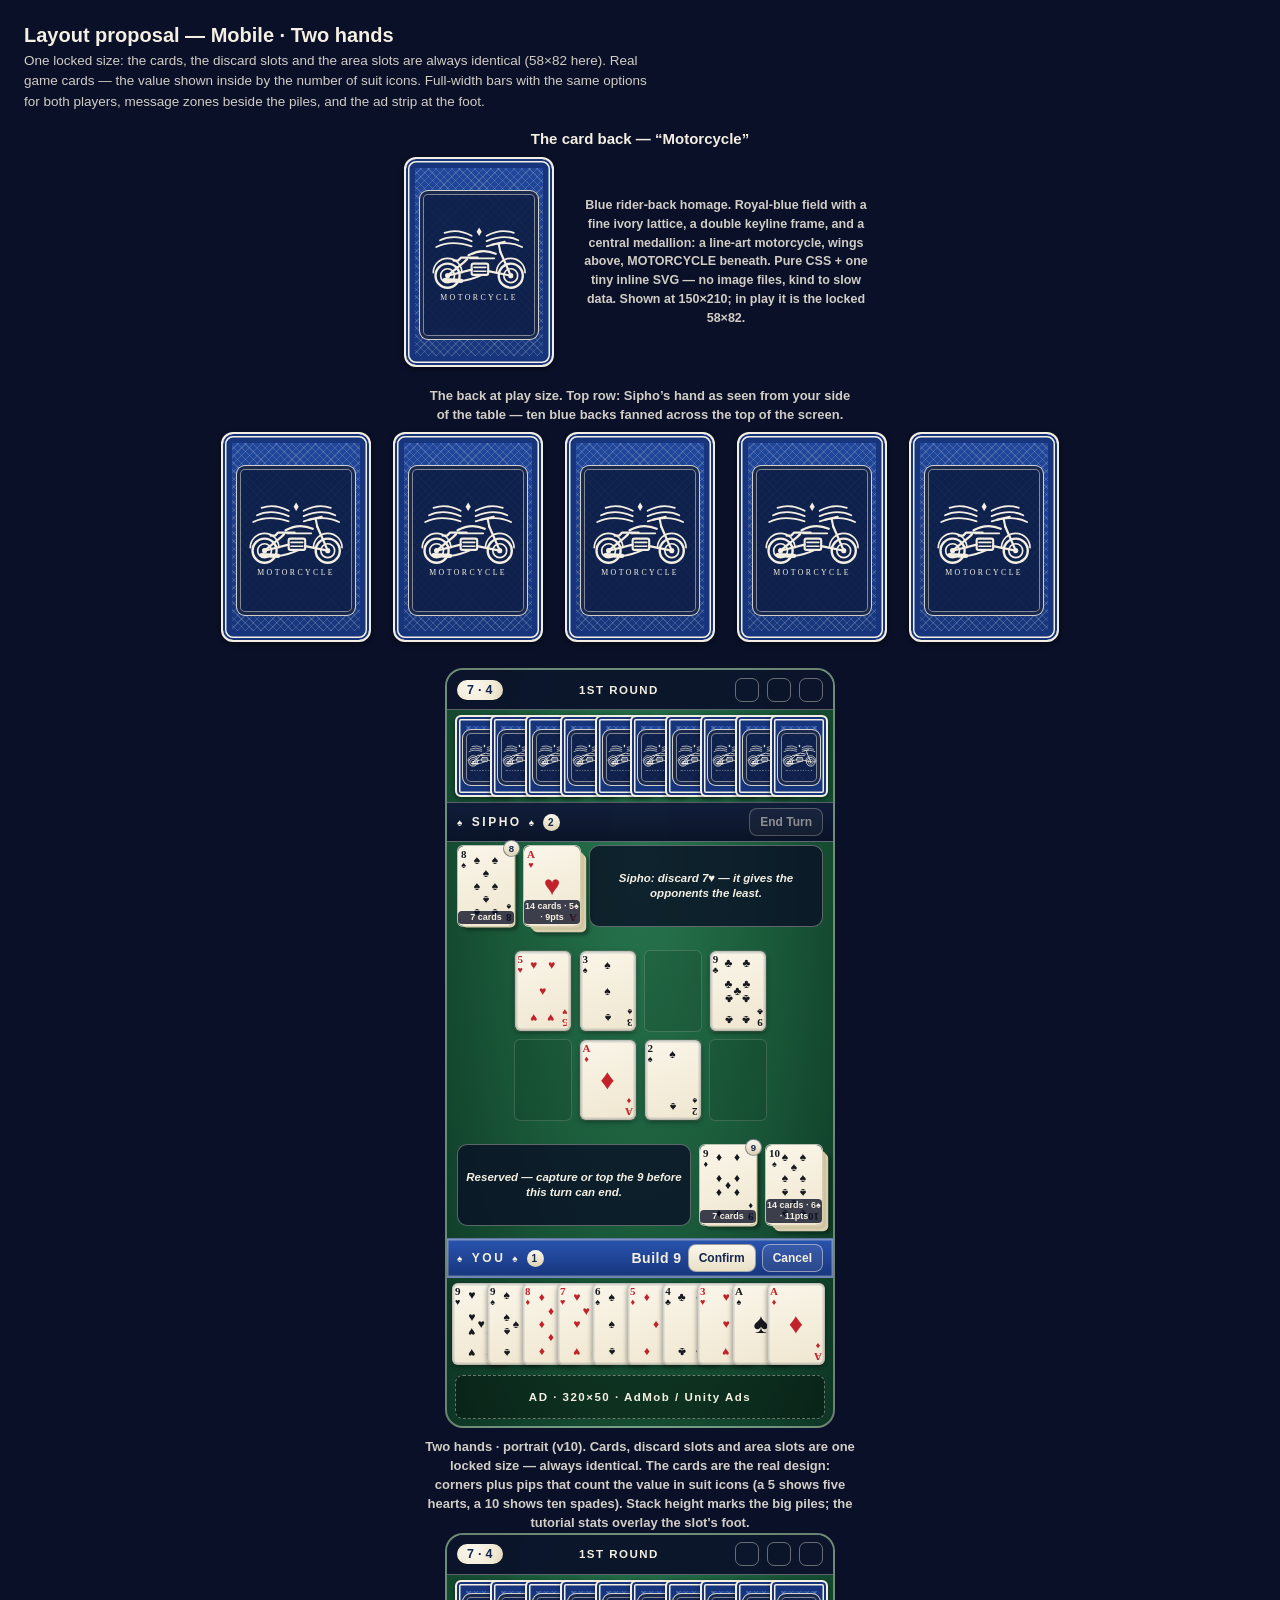
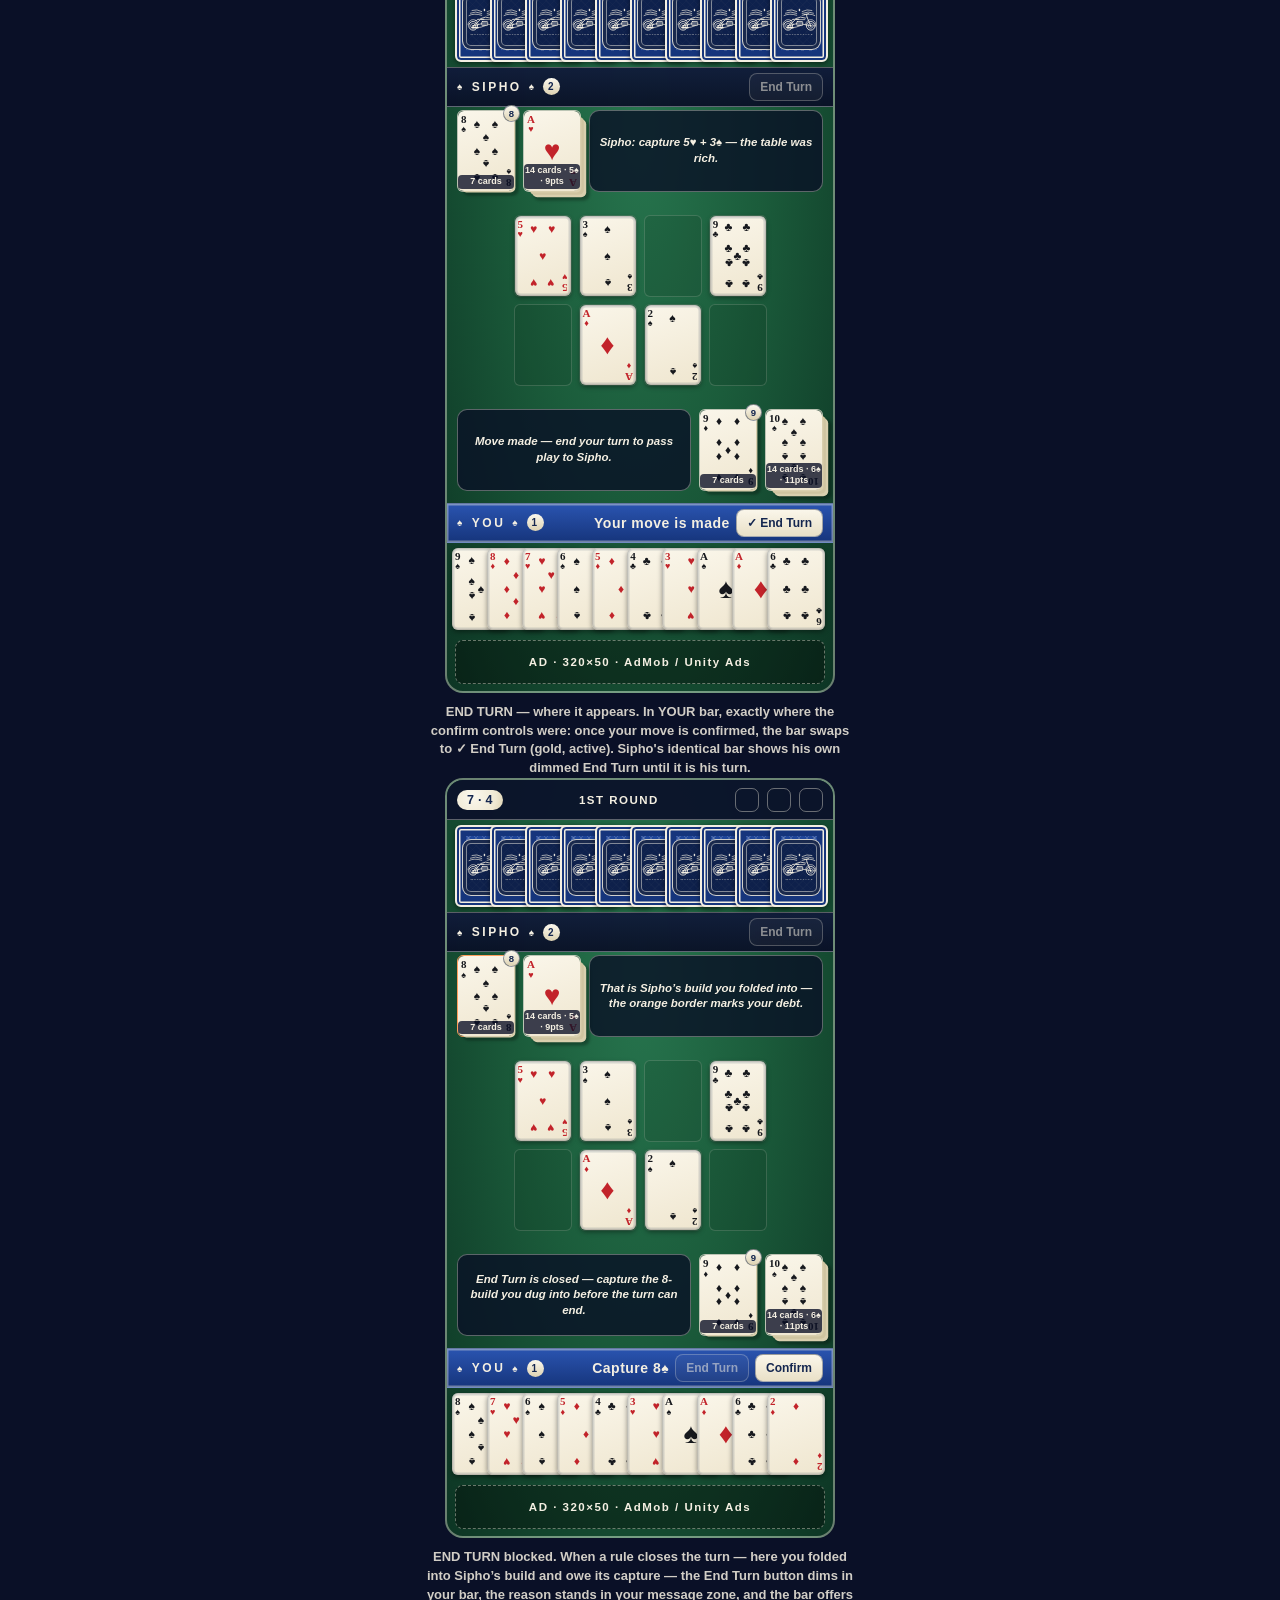
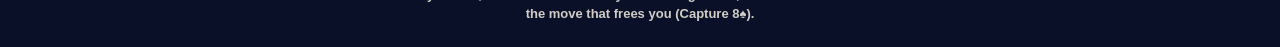
==== commit 4e031cf0: "mockups v13: navy/ivory palette for banners and text surfaces" ====
--- a/mockups.html
+++ b/mockups.html
@@ -7,30 +7,31 @@
 <style>
   :root {
     --felt: radial-gradient(ellipse at 50% 25%, #27754e 0%, #1b5c3b 45%, #0d3524 100%);
-    --gold: #f0cc7a; --gold-dim: rgba(240,204,122,.4);
+    --ivory: #f4efe2; --ivory-dim: rgba(244,239,226,.4);
+    --navy: #0d1d44; --royal: #21489e; --royal-deep: #16357c;
     --card-w: 58px; --card-h: 82px;   /* THE locked size: cards, discard slots, area slots */
   }
   * { box-sizing: border-box; margin: 0; padding: 0; }
-  body { font-family: "Segoe UI", sans-serif; background: #0b2417; color: #f2efe6; padding: 24px; }
+  body { font-family: "Segoe UI", sans-serif; background: #0a1027; color: #f4efe2; padding: 24px; }
   h1 { font-size: 20px; margin-bottom: 4px; }
   p.lead { opacity: .85; font-size: 13.5px; margin-bottom: 18px; max-width: 640px; line-height: 1.5; }
   .shot { text-align: center; }
   .shot .cap { font-size: 13px; font-weight: 600; opacity: .85; margin: 10px auto 0; max-width: 430px; line-height: 1.45; }
 
-  .frame { width: 390px; height: 760px; background: var(--felt); border: 2px solid var(--gold-dim);
+  .frame { width: 390px; height: 760px; background: var(--felt); border: 2px solid var(--ivory-dim);
     border-radius: 18px; overflow: hidden; display: flex; flex-direction: column; margin: 0 auto; }
 
-  .z-top { display: flex; align-items: center; gap: 8px; background: rgba(12,10,6,.82);
-    padding: 6px 10px; border-bottom: 1px solid var(--gold-dim); height: 40px; flex: 0 0 auto; }
-  .coin { background: radial-gradient(circle at 35% 30%, #f9f3dd, #dfc98f 70%, #c9a44e); color: #241a05;
+  .z-top { display: flex; align-items: center; gap: 8px; background: rgba(10,16,42,.92);
+    padding: 6px 10px; border-bottom: 1px solid rgba(244,239,226,.35); height: 40px; flex: 0 0 auto; }
+  .coin { background: radial-gradient(circle at 35% 30%, #fbf8ee, #efe8d2 70%, #ddd2b2); color: #14264f;
     font-weight: 800; font-size: 12.5px; letter-spacing: .3px; border-radius: 999px; padding: 3px 10px; }
-  .lbl { color: var(--gold); font-size: 11.5px; font-weight: 700; letter-spacing: 1.5px; text-transform: uppercase; flex: 1; }
-  .ic { width: 24px; height: 24px; border-radius: 7px; border: 1px solid var(--gold-dim); }
+  .lbl { color: var(--ivory); font-size: 11.5px; font-weight: 700; letter-spacing: 1.5px; text-transform: uppercase; flex: 1; }
+  .ic { width: 24px; height: 24px; border-radius: 7px; border: 1px solid var(--ivory-dim); }
 
   /* real game cards: twin corners, pips = the value in suit icons */
   .card { position: relative; width: var(--card-w); height: var(--card-h); border-radius: 6px; flex: 0 0 auto;
     background: linear-gradient(160deg, #faf6ea, #efe6cf);
-    box-shadow: 0 2px 5px rgba(0,0,0,.4), inset 0 0 0 1px rgba(0,0,0,.1), inset 0 0 0 2.5px rgba(217,164,55,.22);
+    box-shadow: 0 2px 5px rgba(0,0,0,.4), inset 0 0 0 1px rgba(0,0,0,.1), inset 0 0 0 2.5px rgba(13,29,68,.14);
     font-family: Georgia, serif; }
   .red { color: #c2232a; } .blk { color: #16181d; }
   .cor { position: absolute; font-size: 11px; font-weight: 800; line-height: 1.05; text-align: center; }
@@ -70,50 +71,50 @@
 
   /* full-width player bars — identical options for both players */
   .bar { display: flex; align-items: center; gap: 8px; padding: 5px 10px; flex: 0 0 auto;
-    background: linear-gradient(180deg, rgba(22,17,9,.92), rgba(10,8,4,.92));
-    border-top: 1px solid rgba(240,204,122,.35); border-bottom: 1px solid rgba(240,204,122,.35); }
-  .bar.active { background: linear-gradient(180deg, #b52f2a, #8f1f1c); }
+    background: linear-gradient(180deg, rgba(16,26,58,.94), rgba(9,15,38,.94));
+    border-top: 1px solid rgba(244,239,226,.35); border-bottom: 1px solid rgba(244,239,226,.35); }
+  .bar.active { background: linear-gradient(180deg, #2a54b0, #16357c); box-shadow: inset 0 0 0 1.5px rgba(244,239,226,.4); }
   .bar .name { display: flex; align-items: center; gap: 7px; font-family: 'Segoe UI', sans-serif;
     font-size: 12px; font-weight: 800; letter-spacing: 2.5px; text-transform: uppercase; }
   .tok { min-width: 17px; height: 17px; padding: 0 3px; display: inline-flex; align-items: center; justify-content: center;
-    background: linear-gradient(180deg, #f6e2a2, #d9a437); color: #241a05; border-radius: 999px; font-size: 10px; font-weight: 800; }
+    background: linear-gradient(180deg, #fbf8ee, #ddd2b2); color: #14264f; border-radius: 999px; font-size: 10px; font-weight: 800; }
   .bar .acts { margin-left: auto; display: flex; align-items: center; gap: 6px; }
-  .ahead { font-family: 'Segoe UI', sans-serif; font-size: 14px; font-weight: 800; color: #ffe9b3; letter-spacing: .5px; }
-  .btn { font-size: 12px; font-weight: 800; padding: 6px 10px; border-radius: 8px; border: 1.5px solid #b8811f; cursor: default; }
-  .btn.pri { background: linear-gradient(180deg, #f6e2a2, #d9a437); color: #241a05; }
-  .btn.sec { background: rgba(255,255,255,.08); color: #f2efe6; border-color: rgba(240,204,122,.5); }
+  .ahead { font-family: 'Segoe UI', sans-serif; font-size: 14px; font-weight: 800; color: #f4efe2; letter-spacing: .5px; }
+  .btn { font-size: 12px; font-weight: 800; padding: 6px 10px; border-radius: 8px; border: 1.5px solid rgba(13,29,68,.35); cursor: default; }
+  .btn.pri { background: linear-gradient(180deg, #faf6ea, #e9e0c7); color: #14264f; }
+  .btn.sec { background: rgba(244,239,226,.08); color: var(--ivory); border-color: rgba(244,239,226,.5); }
   .btn.dim { opacity: .55; }
-  .emb { color: var(--gold); font-size: 10px; }
+  .emb { color: var(--ivory); font-size: 10px; }
 
   /* area slots: EXACTLY card-sized — the lock */
   .areas { display: flex; gap: 8px; padding: 3px 10px; flex: 0 0 auto; align-items: flex-start; }
-  .box { border: 1.5px dashed rgba(240,204,122,.3); border-radius: 6px; background: rgba(0,0,0,.16);
+  .box { border: 1.5px dashed rgba(244,239,226,.3); border-radius: 6px; background: rgba(0,0,0,.16);
     width: var(--card-w); height: var(--card-h); position: relative; flex: 0 0 auto; }
-  .box.has { border-style: solid; border-color: rgba(240,204,122,.75); background: rgba(0,0,0,.28); }
+  .box.has { border-style: solid; border-color: rgba(244,239,226,.75); background: rgba(0,0,0,.28); }
   .box .card { width: 100%; height: 100%; }
   .tag { position: absolute; left: 0; right: 0; bottom: 2px; z-index: 3; text-align: center;
-    font-size: 9px; font-weight: 600; color: #ffe9b3; background: rgba(10,8,4,.7); border-radius: 4px;
+    font-size: 9px; font-weight: 600; color: #f4efe2; background: rgba(9,15,38,.78); border-radius: 4px;
     padding: 1px 0; line-height: 1.25; font-family: 'Segoe UI', sans-serif; pointer-events: none; }
   .badge { position: absolute; top: -6px; right: -6px; width: 17px; height: 17px; border-radius: 50%; z-index: 3;
-    background: linear-gradient(180deg, #f6e2a2, #d9a437); color: #241a05; font-size: 9.5px; font-weight: 800;
-    display: flex; align-items: center; justify-content: center; border: 1.5px solid #b8811f;
+    background: linear-gradient(180deg, #fbf8ee, #ddd2b2); color: #14264f; font-size: 9.5px; font-weight: 800;
+    display: flex; align-items: center; justify-content: center; border: 1.5px solid rgba(13,29,68,.45);
     font-family: 'Segoe UI', sans-serif; }
   /* stack height: honest proportions — a full 28-card pile is ~10px of edge */
   .stack.s14 { box-shadow: 2.4px 2.4px 0 -1px #d9cfae, 4.8px 4.8px 0 -1px #cfc4a0, 7.2px 7.2px 0 -1px #d9cfae, 9.6px 9.6px 3px rgba(0,0,0,.3); }
   .stack.s7  { box-shadow: 2.4px 2.4px 0 -1px #d9cfae, 4.8px 4.8px 2.5px rgba(0,0,0,.28); }
   .warn { flex: 1; display: flex; align-items: center; justify-content: center; min-height: var(--card-h);
-    border: 1px solid rgba(240,204,122,.35); border-radius: 10px; background: rgba(10,8,4,.66);
-    font-size: 11.5px; font-weight: 600; font-style: italic; color: #ffd98a; padding: 4px 8px; line-height: 1.35; }
+    border: 1px solid rgba(244,239,226,.35); border-radius: 10px; background: rgba(9,15,38,.8);
+    font-size: 11.5px; font-weight: 600; font-style: italic; color: #f4efe2; padding: 4px 8px; line-height: 1.35; }
 
   .z-table { flex: 1; display: flex; align-items: center; justify-content: center; padding: 4px; min-height: 0; }
   .grid { display: grid; grid-template-columns: repeat(4, var(--card-w)); gap: 7px; }
-  .cell { width: var(--card-w); height: var(--card-h); border: 1.5px solid rgba(240,204,122,.16);
+  .cell { width: var(--card-w); height: var(--card-h); border: 1.5px solid rgba(244,239,226,.16);
     border-radius: 6px; background: rgba(0,0,0,.09); }
   .cell .card { width: 100%; height: 100%; }
 
-  .ad { flex: 0 0 auto; height: 44px; margin: 5px 8px 7px; border: 1px dashed rgba(240,204,122,.4);
+  .ad { flex: 0 0 auto; height: 44px; margin: 5px 8px 7px; border: 1px dashed rgba(244,239,226,.4);
     border-radius: 8px; background: rgba(0,0,0,.35); display: flex; align-items: center; justify-content: center;
-    font-size: 11.5px; font-weight: 700; letter-spacing: 1.5px; color: #ffd98a; }
+    font-size: 11.5px; font-weight: 700; letter-spacing: 1.5px; color: #f4efe2; }
 </style>
 </head>
 <body>
